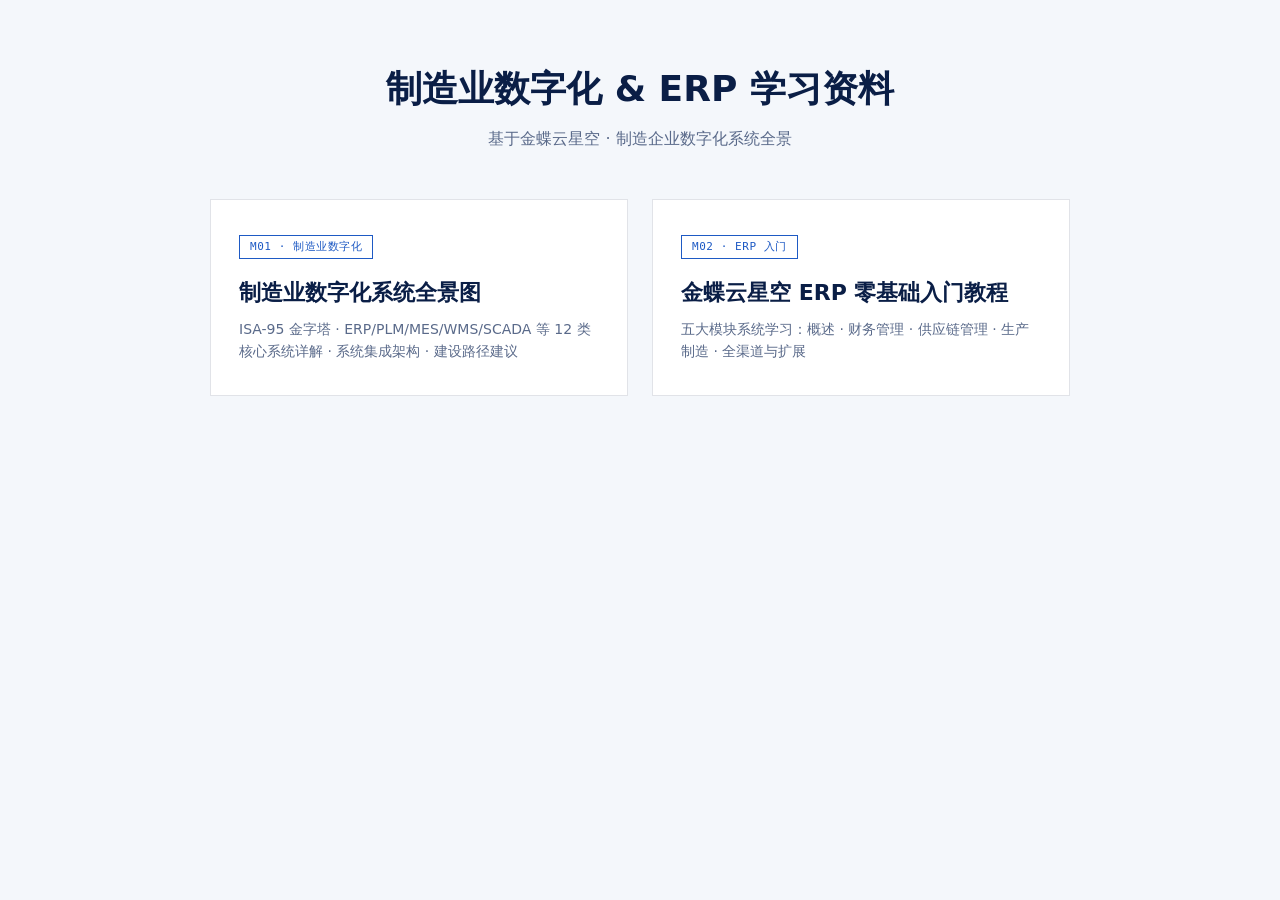
==== index.html @ b7ea12ff "add: 首页导航页 & GitHub Pages 发布脚本" ====
<!DOCTYPE html>
<html lang="zh-CN">
<head>
<meta charset="utf-8"><meta name="viewport" content="width=device-width,initial-scale=1">
<title>制造业与ERP学习资料</title>
<style>
*{margin:0;padding:0;box-sizing:border-box}
body{font-family:'Inter','Noto Sans SC',system-ui,sans-serif;background:#f4f7fb;color:#1a1a2e;line-height:1.6;min-height:100vh;display:flex;flex-direction:column;align-items:center;padding:60px 20px}
h1{font-size:36px;font-weight:800;margin-bottom:8px;color:#0a1e46}
.sub{color:#5a6a8a;font-size:16px;margin-bottom:48px;text-align:center}
.grid{display:grid;grid-template-columns:repeat(auto-fit,minmax(360px,1fr));gap:24px;max-width:860px;width:100%}
.card{background:#fff;border:1px solid rgba(10,30,70,.12);padding:32px 28px;text-decoration:none;color:inherit;transition:transform .15s,border-color .15s}
.card:hover{transform:translateY(-2px);border-color:#1e5ac4}
.card .tag{display:inline-block;padding:2px 10px;border:1px solid #1e5ac4;font-family:'JetBrains Mono',monospace;font-size:11px;color:#1e5ac4;letter-spacing:.05em;margin-bottom:16px}
.card h2{font-size:22px;font-weight:700;margin-bottom:8px;color:#0a1e46}
.card p{color:#5a6a8a;font-size:14px}
</style>
</head>
<body>
<h1>制造业数字化 &amp; ERP 学习资料</h1>
<p class="sub">基于金蝶云星空 · 制造企业数字化系统全景</p>
<div class="grid">
  <a class="card" href="mfg-digital-systems/">
    <div class="tag">M01 · 制造业数字化</div>
    <h2>制造业数字化系统全景图</h2>
    <p>ISA-95 金字塔 · ERP/PLM/MES/WMS/SCADA 等 12 类核心系统详解 · 系统集成架构 · 建设路径建议</p>
  </a>
  <a class="card" href="erp-kingdee-tutorial/">
    <div class="tag">M02 · ERP 入门</div>
    <h2>金蝶云星空 ERP 零基础入门教程</h2>
    <p>五大模块系统学习：概述 · 财务管理 · 供应链管理 · 生产制造 · 全渠道与扩展</p>
  </a>
</div>
</body>
</html>
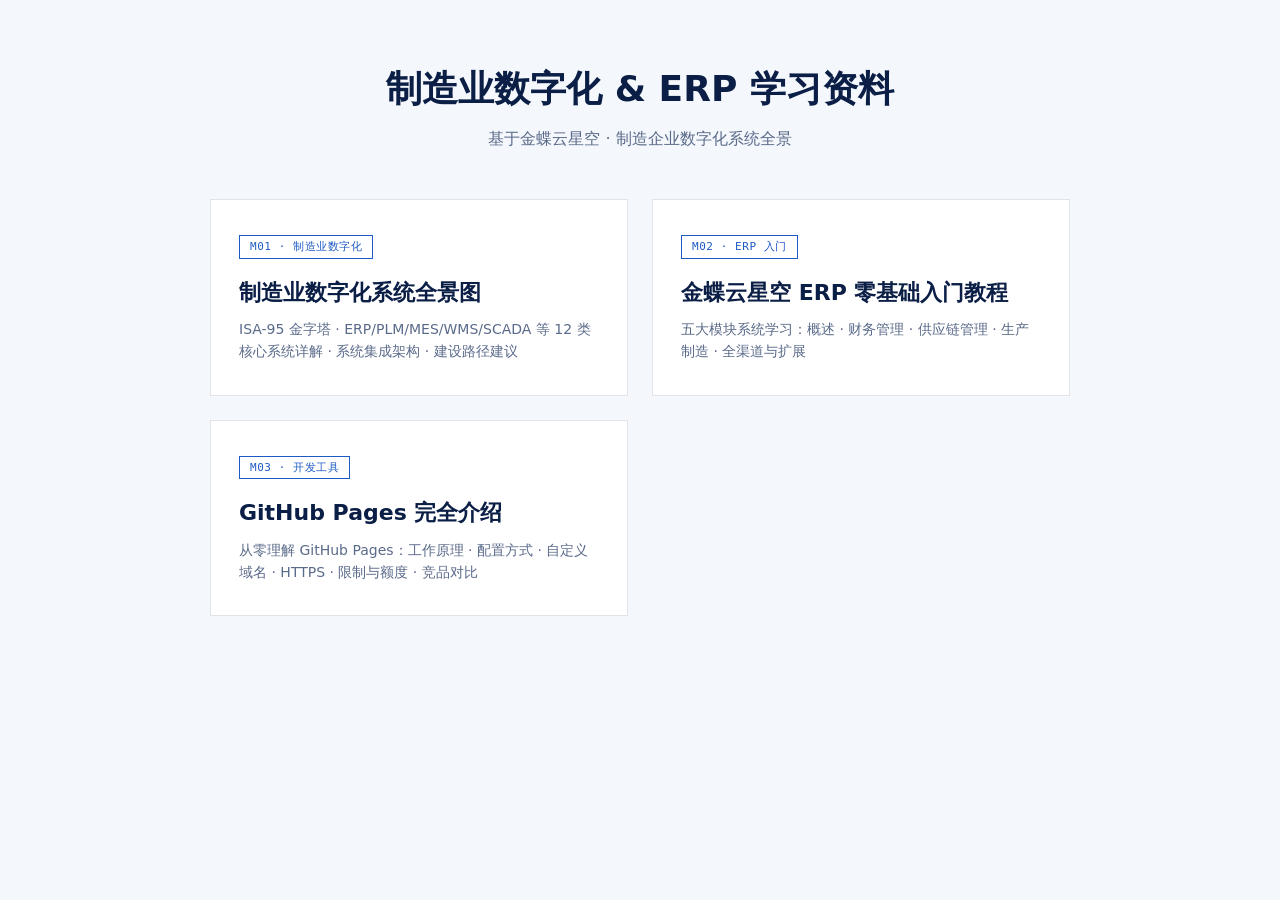
==== commit f7952dc9: "add: GitHub Pages 完全介绍 HTML 演示" ====
--- a/index.html
+++ b/index.html
@@ -30,6 +30,11 @@
     <h2>金蝶云星空 ERP 零基础入门教程</h2>
     <p>五大模块系统学习：概述 · 财务管理 · 供应链管理 · 生产制造 · 全渠道与扩展</p>
   </a>
+  <a class="card" href="github-pages-intro/">
+    <div class="tag">M03 · 开发工具</div>
+    <h2>GitHub Pages 完全介绍</h2>
+    <p>从零理解 GitHub Pages：工作原理 · 配置方式 · 自定义域名 · HTTPS · 限制与额度 · 竞品对比</p>
+  </a>
 </div>
 </body>
 </html>
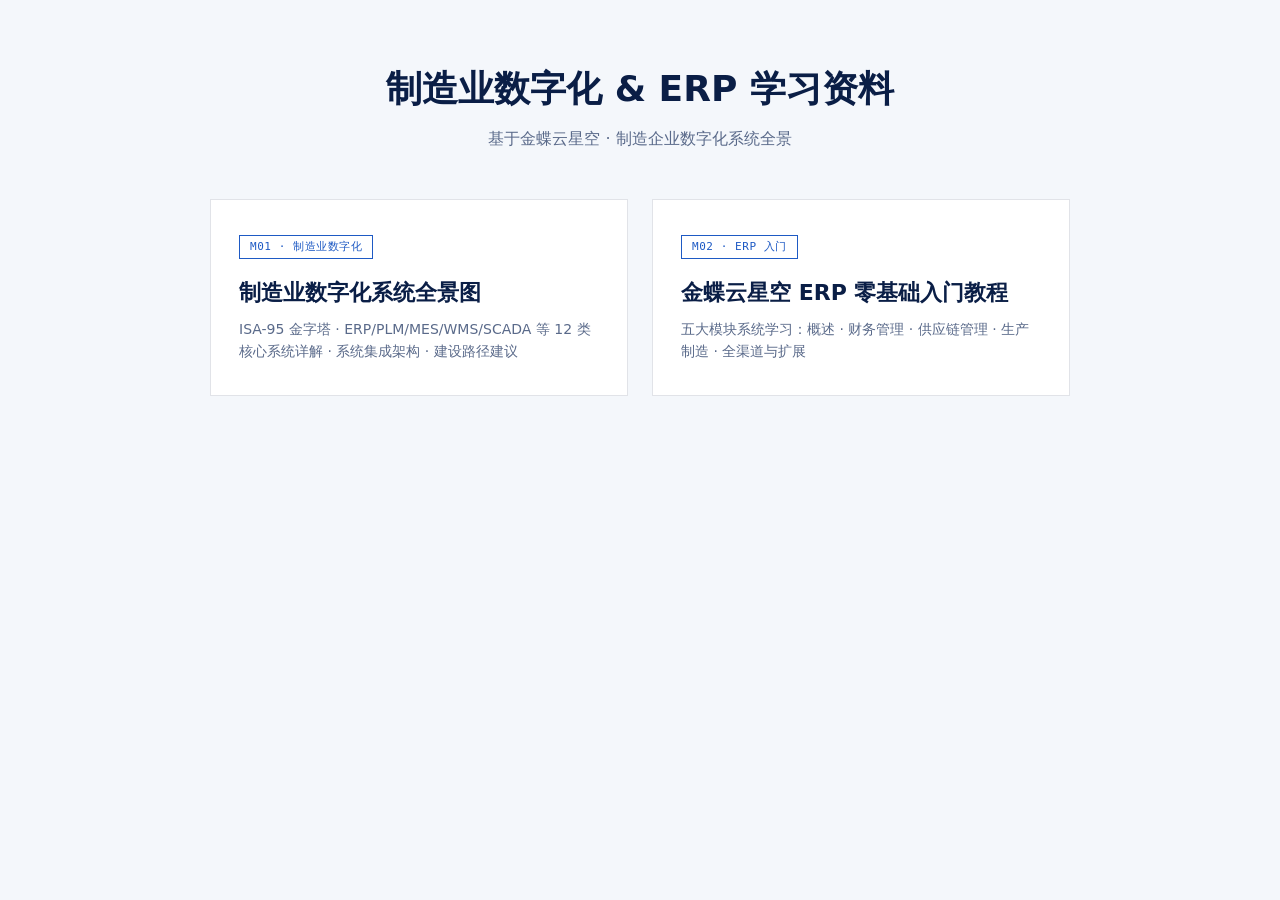
==== commit ae350921: "refine: 移除 GitHub Pages 模块；制造业数字化的每个系统扩展为独立详解页" ====
--- a/index.html
+++ b/index.html
@@ -30,11 +30,6 @@
     <h2>金蝶云星空 ERP 零基础入门教程</h2>
     <p>五大模块系统学习：概述 · 财务管理 · 供应链管理 · 生产制造 · 全渠道与扩展</p>
   </a>
-  <a class="card" href="github-pages-intro/">
-    <div class="tag">M03 · 开发工具</div>
-    <h2>GitHub Pages 完全介绍</h2>
-    <p>从零理解 GitHub Pages：工作原理 · 配置方式 · 自定义域名 · HTTPS · 限制与额度 · 竞品对比</p>
-  </a>
 </div>
 </body>
 </html>
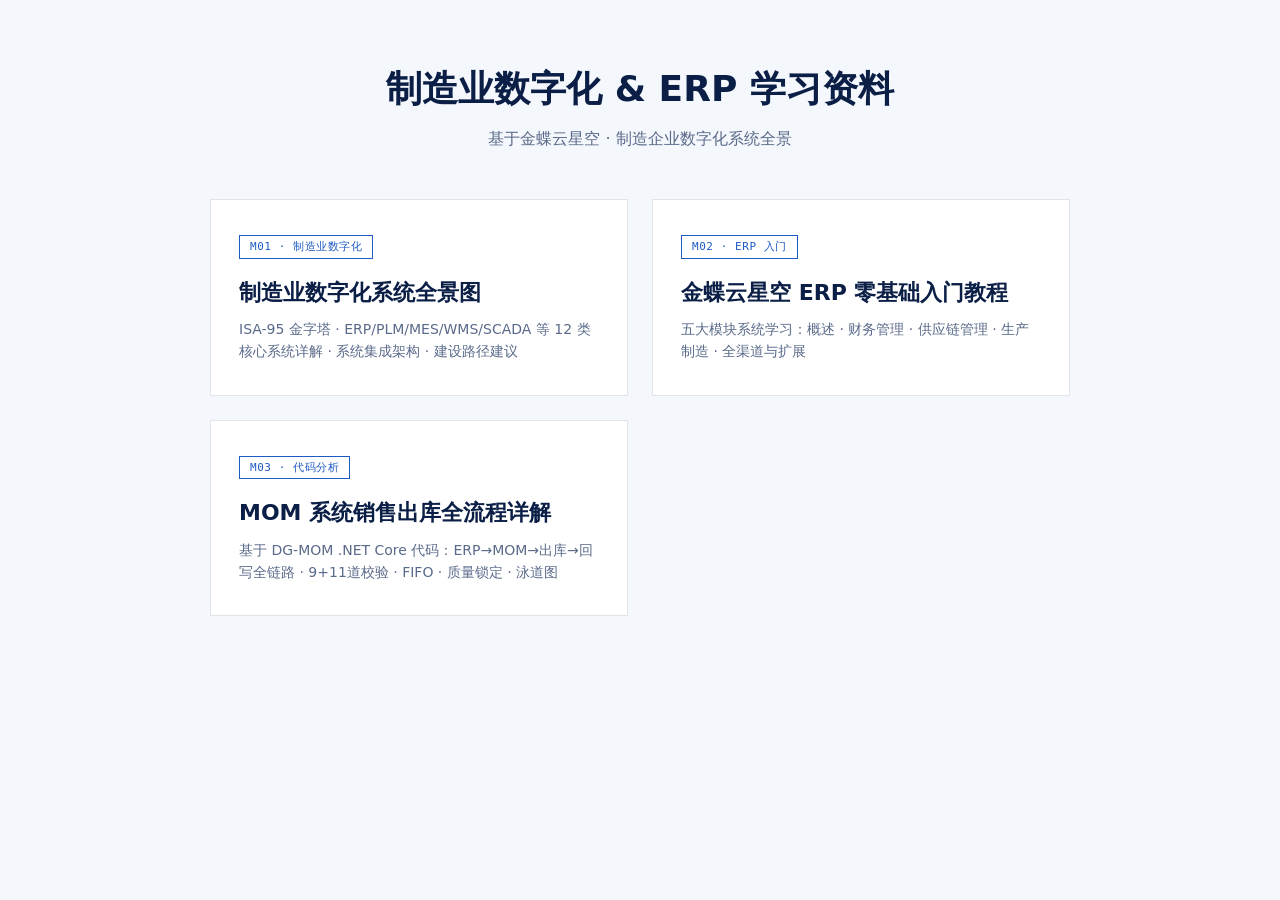
==== commit 20c2809d: "add: MOM 系统销售出库全流程详解 HTML 演示 (28页)" ====
--- a/index.html
+++ b/index.html
@@ -30,6 +30,11 @@
     <h2>金蝶云星空 ERP 零基础入门教程</h2>
     <p>五大模块系统学习：概述 · 财务管理 · 供应链管理 · 生产制造 · 全渠道与扩展</p>
   </a>
+  <a class="card" href="mom-sales-outbound-flow/">
+    <div class="tag">M03 · 代码分析</div>
+    <h2>MOM 系统销售出库全流程详解</h2>
+    <p>基于 DG-MOM .NET Core 代码：ERP→MOM→出库→回写全链路 · 9+11道校验 · FIFO · 质量锁定 · 泳道图</p>
+  </a>
 </div>
 </body>
 </html>
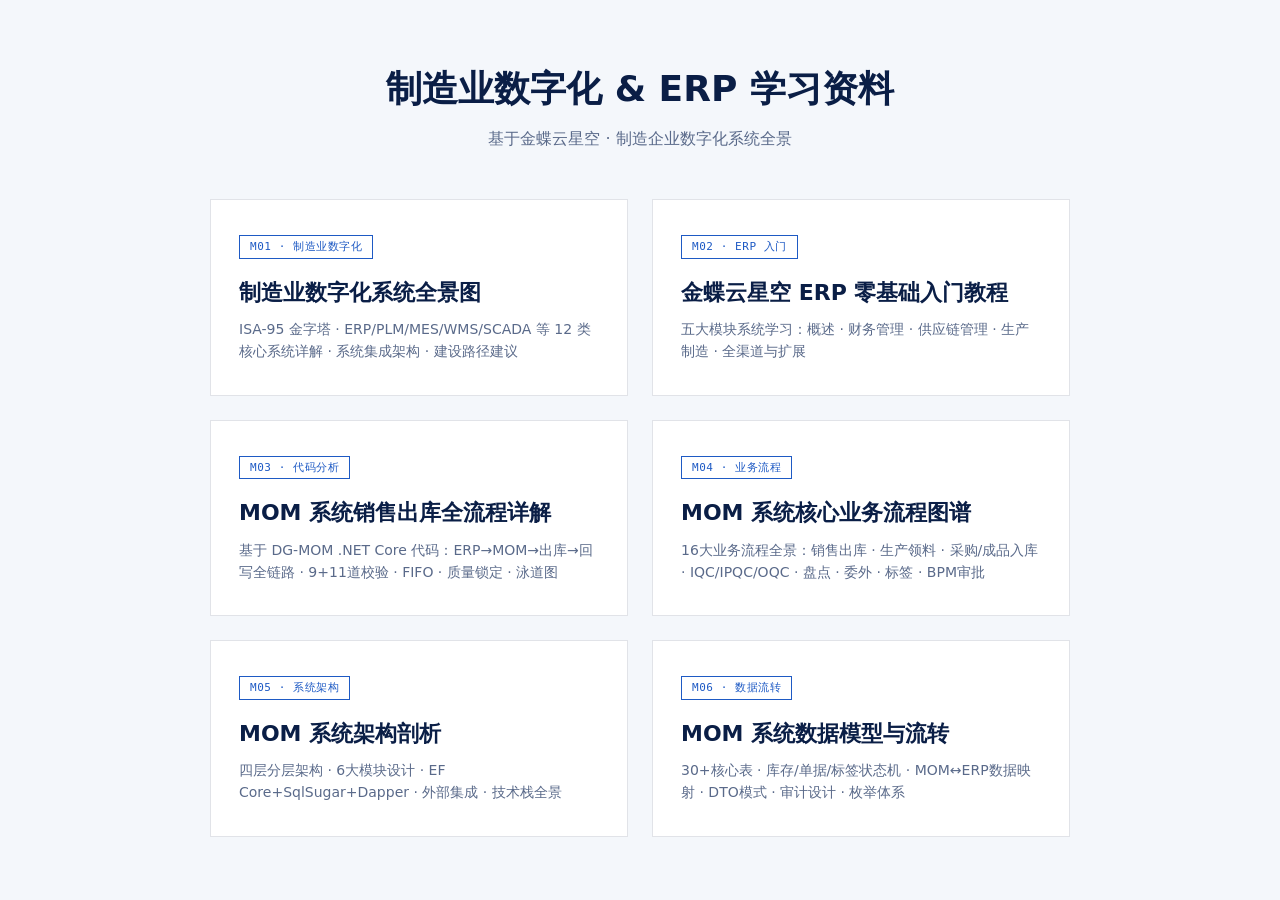
==== commit a8a22a3e: "add: MOM 三件套 PPT — 核心业务流程图谱 (20p) + 系统架构剖析 (18p) + 数据模型流转 (18p)" ====
--- a/index.html
+++ b/index.html
@@ -35,6 +35,21 @@
     <h2>MOM 系统销售出库全流程详解</h2>
     <p>基于 DG-MOM .NET Core 代码：ERP→MOM→出库→回写全链路 · 9+11道校验 · FIFO · 质量锁定 · 泳道图</p>
   </a>
+  <a class="card" href="mom-business-flow/">
+    <div class="tag">M04 · 业务流程</div>
+    <h2>MOM 系统核心业务流程图谱</h2>
+    <p>16大业务流程全景：销售出库 · 生产领料 · 采购/成品入库 · IQC/IPQC/OQC · 盘点 · 委外 · 标签 · BPM审批</p>
+  </a>
+  <a class="card" href="mom-system-arch/">
+    <div class="tag">M05 · 系统架构</div>
+    <h2>MOM 系统架构剖析</h2>
+    <p>四层分层架构 · 6大模块设计 · EF Core+SqlSugar+Dapper · 外部集成 · 技术栈全景</p>
+  </a>
+  <a class="card" href="mom-data-flow/">
+    <div class="tag">M06 · 数据流转</div>
+    <h2>MOM 系统数据模型与流转</h2>
+    <p>30+核心表 · 库存/单据/标签状态机 · MOM↔ERP数据映射 · DTO模式 · 审计设计 · 枚举体系</p>
+  </a>
 </div>
 </body>
 </html>
